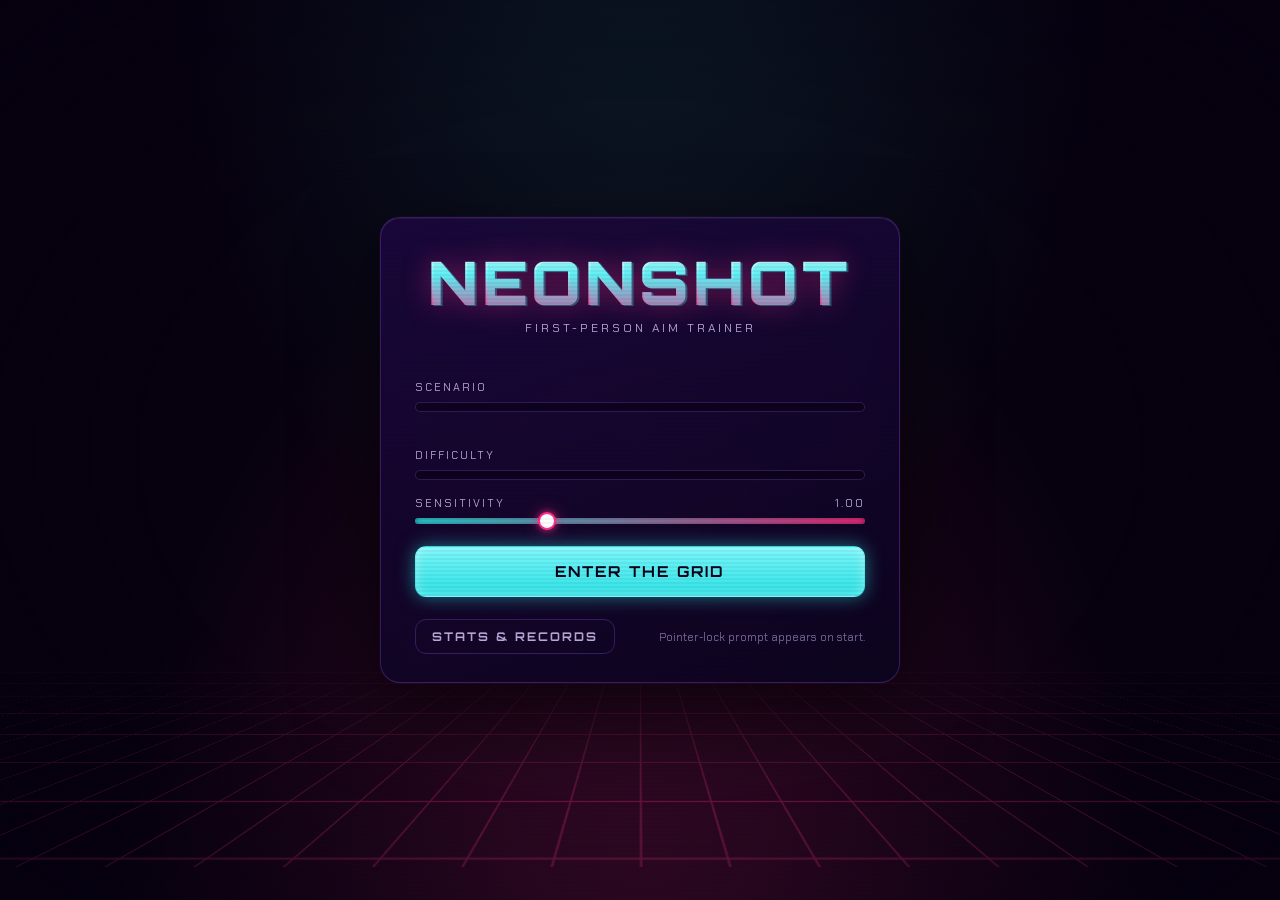
==== index.html @ 7e406b9a "Add Scapula anatomy quiz mode A landmark is named and five identical targets appear on a scapula pho" ====
<!DOCTYPE html>
<html lang="en">
<head>
  <meta charset="UTF-8" />
  <meta name="viewport" content="width=device-width, initial-scale=1.0, maximum-scale=1.0, user-scalable=no, viewport-fit=cover" />
  <title>NEONSHOT Anatomy</title>
  <meta name="description" content="A first-person, synthwave FPS aim trainer. Pointer-lock aiming, raycast shooting, persistent personal bests. Runs entirely in your browser." />

  <link rel="preconnect" href="https://fonts.googleapis.com" />
  <link rel="preconnect" href="https://fonts.gstatic.com" crossorigin />
  <link href="https://fonts.googleapis.com/css2?family=Orbitron:wght@500;700;900&family=Chakra+Petch:wght@400;500;600;700&display=swap" rel="stylesheet" />
  <link rel="stylesheet" href="style.css" />

  <!-- Three.js is vendored locally (no external CDN at runtime → fully
       self-contained and deployable anywhere). The import map lets app code
       use the clean `import * as THREE from 'three'` specifier. -->
  <script type="importmap">
  {
    "imports": {
      "three": "./vendor/three.module.min.js"
    }
  }
  </script>
</head>
<body>
  <canvas id="canvas"></canvas>

  <!-- CRT atmosphere -->
  <div id="scanlines" aria-hidden="true"></div>
  <div id="vignette" aria-hidden="true"></div>

  <!-- Fixed first-person crosshair -->
  <div id="crosshair" aria-hidden="true">
    <span class="ch-line ch-up"></span>
    <span class="ch-line ch-down"></span>
    <span class="ch-line ch-left"></span>
    <span class="ch-line ch-right"></span>
    <span class="ch-dot"></span>
  </div>

  <div id="hitmarker" aria-hidden="true"><span></span><span></span><span></span><span></span></div>
  <div id="miss-flash" aria-hidden="true"></div>
  <div id="combo-flash" aria-hidden="true"></div>

  <!-- Anatomy scenarios: which landmark to shoot + shot feedback -->
  <div id="prompt" class="hide">
    <span class="prompt-label">Hit the</span>
    <span class="prompt-name" id="prompt-name"></span>
    <span class="prompt-ko" id="prompt-ko"></span>
    <div class="prompt-bar"><span id="prompt-bar-fill"></span></div>
    <span class="prompt-note" id="prompt-note"></span>
  </div>

  <!-- In-game HUD (bottom dock) -->
  <div id="hud" class="hide">
    <div class="stat"><span class="stat-label">Score</span><span class="stat-val" id="score-val">0</span></div>
    <div class="stat"><span class="stat-label">Accuracy</span><span class="stat-val" id="acc-val">—</span></div>
    <div class="stat"><span class="stat-label">Streak</span><span class="stat-val" id="streak-val">0</span></div>
    <div class="stat"><span class="stat-label">Avg ms</span><span class="stat-val" id="react-val">—</span></div>
    <div class="stat stat--time"><span class="stat-label">Time</span><span class="stat-val" id="timer-val">30</span></div>
  </div>

  <div id="pause-hint" class="hide">Click to resume — move to aim · click to fire · <kbd>Esc</kbd> to pause</div>

  <!-- Touch controls (shown only on coarse-pointer devices during a round) -->
  <button id="fire-btn" class="hide" aria-label="Fire">FIRE</button>
  <button id="quit-btn" class="hide" aria-label="Quit round">EXIT</button>

  <!-- Main menu / results overlay -->
  <div id="overlay">
    <div class="panel">
      <header class="brand">
        <h1 class="logo" data-text="NEONSHOT">NEONSHOT</h1>
        <p class="tagline" id="overlay-sub">First-person aim trainer</p>
      </header>

      <div id="results-area"></div>

      <div class="config">
        <div class="field">
          <label class="field-label">Scenario</label>
          <div class="seg" id="scenario"></div>
          <p class="field-hint" id="scenario-blurb"></p>
        </div>

        <div class="field">
          <label class="field-label">Difficulty</label>
          <div class="seg" id="difficulty"></div>
        </div>

        <div class="field">
          <label class="field-label">Sensitivity <span class="mono" id="sens-readout">1.00</span></label>
          <input id="sens-slider" type="range" min="0.2" max="3" step="0.05" value="1" />
        </div>

        <div id="best-badge" class="best-badge hide">
          <span class="best-badge-label">Personal best</span>
          <span class="best-badge-val" id="best-score">—</span>
        </div>
      </div>

      <button id="start-btn" class="btn btn--primary">Enter the Grid</button>

      <div class="footer-row">
        <button id="stats-btn" class="btn btn--ghost">Stats &amp; Records</button>
        <span class="hint">Pointer-lock prompt appears on start.</span>
      </div>
    </div>
  </div>

  <!-- Stats modal -->
  <div id="stats-modal" class="modal hide">
    <div class="modal-card">
      <header class="modal-head">
        <h2>Stats &amp; Records</h2>
        <button id="stats-close" class="icon-btn" aria-label="Close">✕</button>
      </header>
      <div id="stats-body"></div>
      <footer class="modal-foot">
        <button id="stats-reset" class="btn btn--ghost btn--danger">Reset all data</button>
      </footer>
    </div>
  </div>

  <script type="module" src="src/main.js"></script>
</body>
</html>
---- style.css ----
/* ============================================================================
 * NEONSHOT — synthwave design system
 * Tokens first, then components. The whole UI is built from a small set of
 * CSS custom properties so the neon language stays consistent.
 * ========================================================================== */

:root {
  /* Palette */
  --bg-0: #07010f;
  --bg-1: #11042a;
  --bg-2: #1d0742;
  --ink:  #f4ecff;
  --ink-dim: #b9a7d8;
  --ink-faint: #7c6a9c;

  --pink: #ff2e88;
  --pink-soft: #ff5fae;
  --cyan: #2de2e6;
  --cyan-soft: #7af7fb;
  --violet: #9b5cff;
  --gold: #fde74c;

  /* Effects */
  --glow-pink: 0 0 6px rgba(255, 46, 136, .8), 0 0 18px rgba(255, 46, 136, .45);
  --glow-cyan: 0 0 6px rgba(45, 226, 230, .8), 0 0 18px rgba(45, 226, 230, .4);
  --line: rgba(149, 92, 255, .28);
  --radius: 14px;

  /* Type */
  --font-display: 'Orbitron', sans-serif;
  --font-ui: 'Chakra Petch', 'Segoe UI', sans-serif;
}

* { margin: 0; padding: 0; box-sizing: border-box; }

html, body { height: 100%; }

body {
  background: var(--bg-0);
  color: var(--ink);
  font-family: var(--font-ui);
  overflow: hidden;
  user-select: none;
  -webkit-font-smoothing: antialiased;
}

#canvas { display: block; cursor: crosshair; touch-action: none; }

/* Kill mobile scroll / pull-to-refresh / double-tap zoom on the play surface */
body.touch { touch-action: none; overscroll-behavior: none; }

.hide { display: none !important; }
.mono { font-variant-numeric: tabular-nums; }

/* ── CRT atmosphere ────────────────────────────────────────────────────────── */
#scanlines {
  position: fixed; inset: 0; pointer-events: none; z-index: 50; opacity: .35;
  background: repeating-linear-gradient(
    to bottom, rgba(0,0,0,0) 0, rgba(0,0,0,0) 2px, rgba(0,0,0,.25) 3px, rgba(0,0,0,0) 4px);
  mix-blend-mode: multiply;
}
#vignette {
  position: fixed; inset: 0; pointer-events: none; z-index: 49;
  background: radial-gradient(ellipse at center, transparent 55%, rgba(5,0,15,.55) 100%);
}

/* ── Crosshair ─────────────────────────────────────────────────────────────── */
#crosshair {
  position: absolute; top: 50%; left: 50%; transform: translate(-50%, -50%);
  width: 26px; height: 26px; pointer-events: none; z-index: 30;
}
.ch-line { position: absolute; background: var(--cyan); box-shadow: var(--glow-cyan); }
.ch-up, .ch-down    { left: 50%; width: 2px; height: 8px; transform: translateX(-50%); }
.ch-left, .ch-right { top: 50%; height: 2px; width: 8px; transform: translateY(-50%); }
.ch-up { top: 0; } .ch-down { bottom: 0; } .ch-left { left: 0; } .ch-right { right: 0; }
.ch-dot {
  position: absolute; top: 50%; left: 50%; width: 3px; height: 3px;
  background: var(--pink); border-radius: 50%; transform: translate(-50%, -50%);
  box-shadow: var(--glow-pink);
}

/* ── Hitmarker / miss / combo ──────────────────────────────────────────────── */
#hitmarker {
  position: absolute; top: 50%; left: 50%; width: 24px; height: 24px;
  transform: translate(-50%, -50%) scale(1.4); pointer-events: none; opacity: 0;
  transition: opacity .09s, transform .09s; z-index: 31;
}
#hitmarker span {
  position: absolute; top: 50%; left: 50%; width: 9px; height: 2px;
  background: var(--cyan-soft); box-shadow: var(--glow-cyan);
}
#hitmarker span:nth-child(1) { transform: translate(-130%,-130%) rotate(45deg); }
#hitmarker span:nth-child(2) { transform: translate(30%,-130%) rotate(-45deg); }
#hitmarker span:nth-child(3) { transform: translate(-130%,30%) rotate(-45deg); }
#hitmarker span:nth-child(4) { transform: translate(30%,30%) rotate(45deg); }

#miss-flash {
  position: absolute; inset: 0; pointer-events: none; opacity: 0; z-index: 28;
  background: radial-gradient(ellipse at center, transparent 40%, rgba(255,46,90,.18) 100%);
  transition: opacity .12s;
}
#combo-flash {
  position: absolute; top: 12%; left: 50%; transform: translateX(-50%);
  font-family: var(--font-display); font-size: 20px; font-weight: 700; letter-spacing: 2px;
  color: var(--gold); text-shadow: 0 0 10px rgba(253,231,76,.7);
  pointer-events: none; opacity: 0; transition: opacity .2s; z-index: 29;
}

/* ── HUD ───────────────────────────────────────────────────────────────────── */
#hud {
  position: absolute; bottom: 26px; left: 50%; transform: translateX(-50%);
  display: flex; align-items: stretch; gap: 2px; padding: 10px 8px; z-index: 25;
  background: linear-gradient(180deg, rgba(29,7,66,.66), rgba(11,4,30,.72));
  border: 1px solid var(--line); border-radius: var(--radius);
  box-shadow: 0 10px 40px rgba(0,0,0,.5), inset 0 0 24px rgba(155,92,255,.12),
              0 0 0 1px rgba(255,46,136,.08);
  backdrop-filter: blur(10px); -webkit-backdrop-filter: blur(10px);
}
.stat {
  display: flex; flex-direction: column; align-items: center; justify-content: center;
  gap: 4px; min-width: 84px; padding: 4px 16px; position: relative;
}
.stat:not(:last-child)::after {
  content: ''; position: absolute; right: 0; top: 50%; transform: translateY(-50%);
  width: 1px; height: 58%;
  background: linear-gradient(transparent, var(--line), transparent);
}
.stat-label {
  font-size: 9px; letter-spacing: 2px; text-transform: uppercase; color: var(--ink-faint);
}
.stat-val {
  font-family: var(--font-display); font-size: 24px; font-weight: 700; line-height: 1;
  color: var(--ink); font-variant-numeric: tabular-nums;
  text-shadow: 0 0 12px rgba(122,247,251,.3);
}
#score-val { color: var(--cyan-soft); text-shadow: var(--glow-cyan); }
.stat--time .stat-val { color: var(--pink-soft); text-shadow: var(--glow-pink); }

#pause-hint {
  position: absolute; top: 56%; left: 50%; transform: translateX(-50%);
  padding: 10px 18px; font-size: 14px; color: var(--ink); z-index: 26;
  background: rgba(11,4,30,.8); border: 1px solid var(--pink); border-radius: 10px;
  box-shadow: var(--glow-pink); pointer-events: none;
}
#pause-hint kbd {
  font-family: var(--font-ui); background: rgba(255,255,255,.1);
  border: 1px solid var(--line); border-radius: 4px; padding: 1px 6px; font-size: 12px;
}

/* ── Overlay (menu) ────────────────────────────────────────────────────────── */
#overlay {
  position: absolute; inset: 0; z-index: 40; display: flex;
  align-items: center; justify-content: center; padding: 24px;
  background:
    radial-gradient(ellipse at 50% 120%, rgba(255,46,136,.22), transparent 60%),
    radial-gradient(ellipse at 50% -20%, rgba(45,226,230,.12), transparent 55%),
    linear-gradient(180deg, rgba(7,1,15,.86), rgba(7,1,15,.94));
}
/* animated horizon grid behind the panel */
#overlay::before {
  content: ''; position: absolute; left: 50%; bottom: 0; width: 200%; height: 45%;
  transform: translateX(-50%) perspective(340px) rotateX(68deg);
  background-image:
    linear-gradient(var(--pink) 1px, transparent 1px),
    linear-gradient(90deg, var(--pink) 1px, transparent 1px);
  background-size: 40px 40px; opacity: .3;
  -webkit-mask-image: linear-gradient(to top, #000 5%, transparent 80%);
          mask-image: linear-gradient(to top, #000 5%, transparent 80%);
  animation: grid-scroll 4s linear infinite; pointer-events: none;
}
@keyframes grid-scroll { from { background-position-y: 0; } to { background-position-y: 40px; } }

.panel {
  position: relative; z-index: 1; width: min(520px, 100%);
  display: flex; flex-direction: column; align-items: stretch; gap: 22px;
  padding: 34px 34px 28px;
  background: linear-gradient(160deg, rgba(29,7,66,.82), rgba(11,4,30,.92));
  border: 1px solid var(--line); border-radius: 20px;
  box-shadow: 0 30px 80px rgba(0,0,0,.6), inset 0 1px 0 rgba(255,255,255,.06),
              0 0 0 1px rgba(255,46,136,.06);
  backdrop-filter: blur(14px); -webkit-backdrop-filter: blur(14px);
}

.brand { text-align: center; }
.logo {
  font-family: var(--font-display); font-weight: 900; font-size: clamp(38px, 7vw, 60px);
  letter-spacing: 4px; line-height: 1; position: relative;
  background: linear-gradient(180deg, #fff 0%, var(--cyan-soft) 38%, var(--pink) 100%);
  -webkit-background-clip: text; background-clip: text; -webkit-text-fill-color: transparent;
  filter: drop-shadow(0 0 14px rgba(255,46,136,.45));
}
/* chromatic-aberration ghost */
.logo::after {
  content: attr(data-text); position: absolute; inset: 0; z-index: -1;
  -webkit-text-fill-color: var(--cyan); color: var(--cyan);
  opacity: .35; transform: translate(2px, 1px); filter: blur(.4px);
}
.tagline {
  margin-top: 8px; font-size: 12px; letter-spacing: 3px; text-transform: uppercase;
  color: var(--ink-dim);
}

/* ── Config fields ─────────────────────────────────────────────────────────── */
.config { display: flex; flex-direction: column; gap: 16px; }
.field { display: flex; flex-direction: column; gap: 8px; }
.field-label {
  font-size: 11px; letter-spacing: 2px; text-transform: uppercase; color: var(--ink-dim);
  display: flex; justify-content: space-between; align-items: baseline;
}
.field-hint { font-size: 12px; color: var(--ink-faint); min-height: 1em; }

/* segmented control */
.seg {
  display: grid; grid-auto-flow: column; grid-auto-columns: 1fr; gap: 4px;
  padding: 4px; border: 1px solid var(--line); border-radius: 10px;
  background: rgba(7,1,15,.5);
}
.seg button {
  font-family: var(--font-ui); font-size: 13px; font-weight: 600; letter-spacing: 1px;
  padding: 9px 8px; border: 0; border-radius: 7px; cursor: pointer;
  background: transparent; color: var(--ink-dim); transition: all .18s ease;
}
.seg button:hover { color: var(--ink); background: rgba(155,92,255,.12); }
.seg button.active {
  color: #fff; background: linear-gradient(180deg, rgba(255,46,136,.9), rgba(155,92,255,.85));
  box-shadow: var(--glow-pink); text-shadow: 0 0 6px rgba(0,0,0,.4);
}

/* range slider */
input[type="range"] {
  -webkit-appearance: none; appearance: none; height: 6px; border-radius: 999px;
  background: linear-gradient(90deg, var(--cyan), var(--pink)); cursor: pointer;
  box-shadow: inset 0 0 6px rgba(0,0,0,.5);
}
input[type="range"]::-webkit-slider-thumb {
  -webkit-appearance: none; width: 18px; height: 18px; border-radius: 50%;
  background: #fff; border: 2px solid var(--pink); box-shadow: var(--glow-pink); cursor: pointer;
}
input[type="range"]::-moz-range-thumb {
  width: 18px; height: 18px; border-radius: 50%; background: #fff;
  border: 2px solid var(--pink); box-shadow: var(--glow-pink); cursor: pointer;
}

.best-badge {
  display: flex; align-items: center; justify-content: space-between;
  padding: 10px 14px; border: 1px dashed rgba(45,226,230,.4); border-radius: 10px;
  background: rgba(45,226,230,.06);
}
.best-badge-label { font-size: 11px; letter-spacing: 2px; text-transform: uppercase; color: var(--cyan); }
.best-badge-val { font-family: var(--font-display); font-weight: 700; font-size: 18px; color: var(--cyan-soft); text-shadow: var(--glow-cyan); }

/* ── Buttons ───────────────────────────────────────────────────────────────── */
.btn {
  font-family: var(--font-display); font-weight: 700; letter-spacing: 2px; text-transform: uppercase;
  cursor: pointer; border-radius: 11px; transition: transform .12s ease, box-shadow .2s ease, background .2s;
  border: 1px solid transparent;
}
.btn:active { transform: translateY(1px); }
.btn--primary {
  padding: 15px; font-size: 15px; color: #0a0118;
  background: linear-gradient(180deg, var(--cyan-soft), var(--cyan));
  box-shadow: 0 0 18px rgba(45,226,230,.5), inset 0 0 12px rgba(255,255,255,.4);
}
.btn--primary:hover { box-shadow: 0 0 28px rgba(45,226,230,.8), inset 0 0 12px rgba(255,255,255,.6); }
.btn--ghost {
  padding: 9px 16px; font-size: 12px; color: var(--ink-dim);
  background: transparent; border-color: var(--line);
}
.btn--ghost:hover { color: var(--ink); border-color: var(--pink); box-shadow: var(--glow-pink); }
.btn--danger:hover { color: #fff; border-color: var(--pink); }

.footer-row { display: flex; align-items: center; justify-content: space-between; gap: 12px; }
.hint { font-size: 11px; color: var(--ink-faint); }

/* ── Results ───────────────────────────────────────────────────────────────── */
.results { display: flex; flex-direction: column; gap: 14px; }
.results-grid { display: grid; grid-template-columns: repeat(4, 1fr); gap: 10px; }
.res {
  text-align: center; padding: 14px 6px; border-radius: 12px;
  border: 1px solid var(--line); background: rgba(7,1,15,.45); position: relative;
}
.res.record { border-color: var(--gold); box-shadow: 0 0 16px rgba(253,231,76,.35); }
.res span { display: block; font-size: 10px; letter-spacing: 1.5px; text-transform: uppercase; color: var(--ink-faint); margin-bottom: 6px; }
.res strong { font-family: var(--font-display); font-size: 26px; font-weight: 700; color: #fff; }
.res .pb { position: absolute; top: -8px; right: -6px; font-size: 9px; letter-spacing: 1px;
  background: var(--gold); color: #1a0530; padding: 2px 6px; border-radius: 999px; font-weight: 700; }
.results-title {
  text-align: center; font-family: var(--font-display); letter-spacing: 3px; text-transform: uppercase;
  color: var(--pink-soft); text-shadow: var(--glow-pink); font-size: 14px;
}

/* ── Modal ─────────────────────────────────────────────────────────────────── */
.modal {
  position: absolute; inset: 0; z-index: 60; display: flex; align-items: center; justify-content: center;
  padding: 24px; background: rgba(5,0,15,.7); backdrop-filter: blur(4px);
}
.modal-card {
  width: min(640px, 100%); max-height: 85vh; overflow: auto;
  background: linear-gradient(160deg, rgba(29,7,66,.92), rgba(11,4,30,.96));
  border: 1px solid var(--line); border-radius: 18px; box-shadow: 0 30px 80px rgba(0,0,0,.7);
}
.modal-head, .modal-foot {
  display: flex; align-items: center; justify-content: space-between;
  padding: 18px 22px; border-bottom: 1px solid var(--line);
}
.modal-foot { border-bottom: 0; border-top: 1px solid var(--line); }
.modal-head h2 { font-family: var(--font-display); font-size: 18px; letter-spacing: 2px; color: var(--cyan-soft); }
.icon-btn { background: transparent; border: 0; color: var(--ink-dim); font-size: 18px; cursor: pointer; }
.icon-btn:hover { color: var(--pink); }
#stats-body { padding: 18px 22px; display: flex; flex-direction: column; gap: 20px; }

.stat-group h3 {
  font-family: var(--font-ui); font-size: 12px; letter-spacing: 2px; text-transform: uppercase;
  color: var(--ink-dim); margin-bottom: 10px;
}
.rec-table { width: 100%; border-collapse: collapse; font-size: 13px; }
.rec-table th, .rec-table td { text-align: left; padding: 8px 10px; border-bottom: 1px solid rgba(149,92,255,.14); }
.rec-table th { font-size: 10px; letter-spacing: 1.5px; text-transform: uppercase; color: var(--ink-faint); font-weight: 600; }
.rec-table td { color: var(--ink); font-variant-numeric: tabular-nums; }
.rec-table td.k { color: var(--ink-dim); }
.rec-table .num { color: var(--cyan-soft); font-family: var(--font-display); }
.empty-note { font-size: 13px; color: var(--ink-faint); text-align: center; padding: 12px; }

/* ── Touch controls ────────────────────────────────────────────────────────── */
#fire-btn, #quit-btn {
  position: absolute; z-index: 27; -webkit-tap-highlight-color: transparent;
  font-family: var(--font-display); font-weight: 700; letter-spacing: 2px;
  border-radius: 50%; cursor: pointer; user-select: none; touch-action: none;
}
#fire-btn {
  right: max(24px, env(safe-area-inset-right)); bottom: 96px;
  width: 96px; height: 96px; font-size: 16px; color: #1a0010;
  background: radial-gradient(circle at 50% 38%, var(--pink-soft), var(--pink));
  border: 2px solid rgba(255,255,255,.5);
  box-shadow: 0 0 22px rgba(255,46,136,.7), inset 0 0 18px rgba(255,255,255,.3);
}
#fire-btn:active { transform: scale(.93); box-shadow: 0 0 34px rgba(255,46,136,.95); }
#quit-btn {
  left: max(20px, env(safe-area-inset-left)); top: max(20px, env(safe-area-inset-top));
  width: 54px; height: 54px; font-size: 11px; color: var(--ink-dim);
  background: rgba(11,4,30,.6); border: 1px solid var(--line);
  backdrop-filter: blur(6px); -webkit-backdrop-filter: blur(6px);
}
#quit-btn:active { color: var(--pink); border-color: var(--pink); }

/* ── Responsive ────────────────────────────────────────────────────────────── */
@media (max-width: 540px) {
  .results-grid { grid-template-columns: repeat(2, 1fr); }
  .panel { padding: 26px 20px; gap: 16px; }
  #hud { bottom: 14px; gap: 0; padding: 8px 4px; }
  #hud .stat { min-width: 56px; padding: 4px 8px; }
  .stat-val { font-size: 18px; }
  .stat-label { font-size: 8px; letter-spacing: 1px; }
  .logo { font-size: clamp(34px, 11vw, 50px); }
}

/* Short / landscape phones: let the menu scroll and tighten the layout. */
@media (max-height: 560px) {
  #overlay { align-items: flex-start; overflow-y: auto; }
  .panel { margin: auto; }
  #fire-btn { width: 82px; height: 82px; bottom: 18px; }
}

/* ── Anatomy prompt ───────────────────────────────────────────────────────── */
#prompt {
  position: fixed; top: 18px; left: 50%; transform: translateX(-50%);
  z-index: 20; pointer-events: none;
  display: flex; flex-direction: column; align-items: center; gap: 2px;
  min-width: 300px; padding: 10px 26px 12px;
  background: rgba(17, 4, 42, .82); border: 1px solid var(--cyan);
  border-radius: var(--radius); box-shadow: var(--glow-cyan);
  font-family: var(--font-ui); text-align: center;
}
#prompt.hide { display: none; }
.prompt-label {
  font-size: 11px; letter-spacing: .25em; text-transform: uppercase; color: var(--ink-dim);
}
.prompt-name {
  font-family: var(--font-display); font-weight: 700; font-size: 28px;
  color: var(--cyan-soft); text-shadow: var(--glow-cyan);
}
.prompt-ko { font-size: 15px; color: var(--ink); }
.prompt-bar {
  width: 100%; height: 4px; margin-top: 6px; border-radius: 2px;
  background: rgba(255, 255, 255, .12); overflow: hidden;
}
.prompt-bar span {
  display: block; height: 100%; background: var(--pink);
  transform-origin: left center;
}
.prompt-note {
  min-height: 18px; margin-top: 4px; font-size: 14px; font-weight: 600;
  opacity: 0; transition: opacity .15s;
}
.prompt-note.show { opacity: 1; }
.prompt-note.good { color: #39ff88; }
.prompt-note.bad  { color: #ff3d6e; }

@media (max-width: 600px) {
  #prompt { min-width: 0; width: calc(100% - 32px); top: 10px; padding: 8px 14px 10px; }
  .prompt-name { font-size: 20px; }
}

/* Anatomy scenarios aim with the free cursor; the neon crosshair replaces it. */
body.cursor-aim #canvas { cursor: none; }
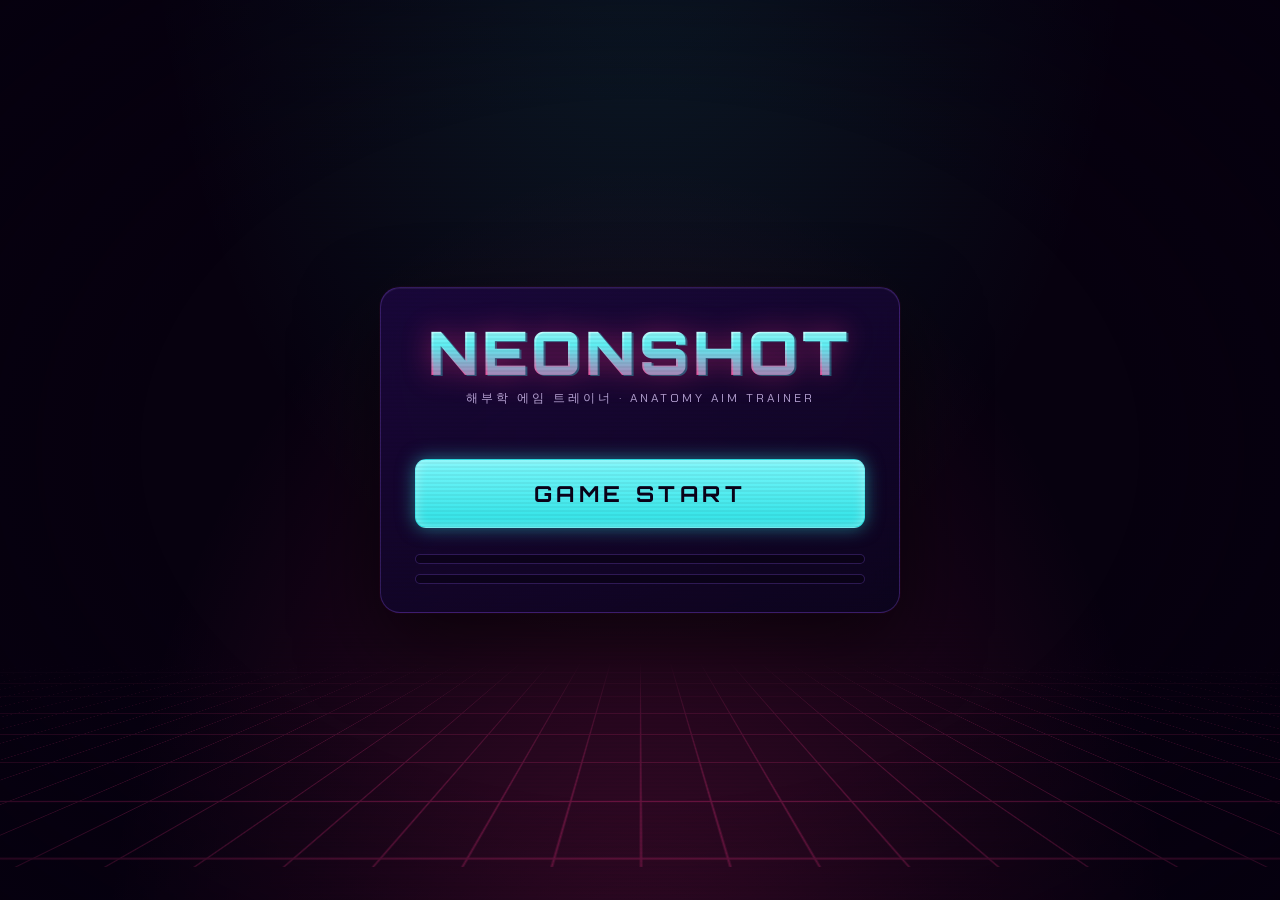
==== commit d363737b: "Add 3D bone stages, split-screen 2P, KMA terms and sound - 3D Bones mode: scapula, humerus, hand, pe" ====
--- a/index.html
+++ b/index.html
@@ -66,29 +66,81 @@
   <button id="fire-btn" class="hide" aria-label="Fire">FIRE</button>
   <button id="quit-btn" class="hide" aria-label="Quit round">EXIT</button>
 
+  <!-- 3D bone race (bone3d.js): question bar on top, one view per player below -->
+  <div id="arena" class="hide">
+    <header class="arena-top">
+      <div class="ap" id="arena-p1">
+        <span class="ap-tag">P1</span><span class="ap-score">0</span><span class="ap-sub"></span>
+      </div>
+      <div class="arena-q">
+        <span class="arena-label">Hit the</span>
+        <span id="arena-name"></span>
+        <span id="arena-ko"></span>
+        <div class="arena-bar"><span id="arena-bar-fill"></span></div>
+        <span id="arena-note" class="arena-note"></span>
+      </div>
+      <div class="ap ap--right" id="arena-p2">
+        <span class="ap-tag">P2</span><span class="ap-score">0</span><span class="ap-sub"></span>
+      </div>
+      <div class="arena-time"><span>Stage</span><strong id="arena-time">1/5</strong></div>
+      <button id="arena-mute" class="arena-mute" aria-label="Sound on/off (M)" title="Sound on/off (M)">🔊</button>
+    </header>
+    <main class="arena-views">
+      <section class="view" id="view-1">
+        <span class="v-tag">P1 · Mouse</span>
+        <canvas></canvas>
+        <div class="v-cross" aria-hidden="true"><i></i><i></i><i></i><i></i><b></b></div>
+        <div class="v-note"></div>
+      </section>
+      <section class="view" id="view-2">
+        <span class="v-tag">P2 · Keyboard</span>
+        <canvas></canvas>
+        <div class="v-cross v-cross--p2" aria-hidden="true"><i></i><i></i><i></i><i></i><b></b></div>
+        <div class="v-note"></div>
+      </section>
+    </main>
+    <div id="arena-card" class="arena-card hide">
+      <span class="ac-kicker"></span>
+      <strong class="ac-title"></strong>
+      <span class="ac-sub"></span>
+    </div>
+    <footer class="arena-foot">
+      <span id="arena-help"></span>
+      <span class="arena-credit">3D model: BodyParts3D © 2008 DBCLS · CC BY-SA 2.1 JP</span>
+    </footer>
+  </div>
+
   <!-- Main menu / results overlay -->
   <div id="overlay">
     <div class="panel">
       <header class="brand">
         <h1 class="logo" data-text="NEONSHOT">NEONSHOT</h1>
-        <p class="tagline" id="overlay-sub">First-person aim trainer</p>
+        <p class="tagline" id="overlay-sub">해부학 에임 트레이너 · Anatomy aim trainer</p>
       </header>
 
       <div id="results-area"></div>
 
-      <div class="config">
-        <div class="field">
+      <!-- Simple start: one big button, then two small choices. The scenario,
+           sensitivity and stats controls stay in the DOM (ui.js wires them)
+           but are hidden; the game always runs the 3D bone stages. -->
+      <button id="start-btn" class="btn btn--primary btn--start">Game Start</button>
+
+      <div class="config config--compact">
+        <div class="field hide">
           <label class="field-label">Scenario</label>
           <div class="seg" id="scenario"></div>
           <p class="field-hint" id="scenario-blurb"></p>
         </div>
 
+        <div class="field" id="players-field">
+          <div class="seg" id="players"></div>
+        </div>
+
         <div class="field">
-          <label class="field-label">Difficulty</label>
           <div class="seg" id="difficulty"></div>
         </div>
 
-        <div class="field">
+        <div class="field hide">
           <label class="field-label">Sensitivity <span class="mono" id="sens-readout">1.00</span></label>
           <input id="sens-slider" type="range" min="0.2" max="3" step="0.05" value="1" />
         </div>
@@ -99,9 +151,7 @@
         </div>
       </div>
 
-      <button id="start-btn" class="btn btn--primary">Enter the Grid</button>
-
-      <div class="footer-row">
+      <div class="footer-row hide">
         <button id="stats-btn" class="btn btn--ghost">Stats &amp; Records</button>
         <span class="hint">Pointer-lock prompt appears on start.</span>
       </div>
--- a/style.css
+++ b/style.css
@@ -403,3 +403,137 @@
 
 /* Anatomy scenarios aim with the free cursor; the neon crosshair replaces it. */
 body.cursor-aim #canvas { cursor: none; }
+
+/* ── 3D bone race (arena) ─────────────────────────────────────────────────────
+ * Grid layout: question bar, then the player views, then help. The bar sits
+ * in its own row so the landmark name never covers the bone. */
+#arena {
+  position: fixed; inset: 0; z-index: 60;
+  display: grid; grid-template-rows: auto 1fr auto; gap: 12px;
+  padding: 14px 16px 10px;
+  background: radial-gradient(ellipse at 50% 30%, var(--bg-2), var(--bg-0) 70%);
+  font-family: var(--font-ui); color: var(--ink);
+}
+.arena-top {
+  display: grid; grid-template-columns: 1fr minmax(260px, 2fr) 1fr auto;
+  align-items: center; gap: 14px;
+}
+.ap { display: flex; flex-direction: column; gap: 2px; }
+.ap--right { align-items: flex-end; text-align: right; }
+.ap-tag { font-size: 11px; letter-spacing: .25em; color: var(--ink-dim); }
+.ap-score {
+  font-family: var(--font-display); font-weight: 700; font-size: 28px;
+  color: var(--cyan-soft); text-shadow: var(--glow-cyan);
+}
+#arena-p2 .ap-score { color: var(--pink-soft); text-shadow: var(--glow-pink); }
+.ap-sub { font-size: 12px; color: var(--ink-faint); }
+#arena:not(.two) .ap-tag { visibility: hidden; }
+
+.arena-q {
+  display: flex; flex-direction: column; align-items: center; gap: 2px;
+  padding: 10px 20px 10px; text-align: center;
+  background: rgba(17, 4, 42, .82); border: 1px solid var(--cyan);
+  border-radius: var(--radius); box-shadow: var(--glow-cyan);
+}
+.arena-label { font-size: 11px; letter-spacing: .25em; text-transform: uppercase; color: var(--ink-dim); }
+#arena-name {
+  font-family: var(--font-display); font-weight: 700; font-size: 26px;
+  color: var(--cyan-soft); text-shadow: var(--glow-cyan);
+}
+#arena-ko { font-size: 15px; }
+.arena-bar { width: 100%; height: 4px; margin-top: 6px; border-radius: 2px; background: rgba(255,255,255,.12); overflow: hidden; }
+.arena-bar span { display: block; height: 100%; background: var(--pink); transform-origin: left center; }
+.arena-note { min-height: 18px; margin-top: 4px; font-size: 14px; font-weight: 600; color: var(--gold); opacity: 0; transition: opacity .15s; }
+.arena-note.show { opacity: 1; }
+
+.arena-time { display: flex; flex-direction: column; align-items: center; padding: 0 6px; }
+.arena-time span { font-size: 11px; letter-spacing: .25em; text-transform: uppercase; color: var(--ink-dim); }
+.arena-time strong { font-family: var(--font-display); font-size: 26px; color: var(--gold); }
+
+.arena-views { display: grid; grid-template-columns: 1fr; gap: 12px; min-height: 0; }
+#arena.two .arena-views { grid-template-columns: 1fr 1fr; }
+.view {
+  position: relative; min-height: 0; overflow: hidden;
+  border: 1px solid var(--line); border-radius: var(--radius);
+  background: rgba(7, 1, 15, .55);
+}
+#view-2 { border-color: rgba(255, 46, 136, .35); }
+.view canvas { position: absolute; inset: 0; width: 100%; height: 100%; display: block; }
+#view-1 { cursor: none; }
+.v-tag {
+  position: absolute; top: 10px; left: 12px; z-index: 2;
+  font-size: 12px; letter-spacing: .12em; color: var(--ink-dim);
+}
+#arena:not(.two) .v-tag { display: none; }
+
+.v-cross {
+  position: absolute; z-index: 3; width: 26px; height: 26px; pointer-events: none;
+  transform: translate(-50%, -50%);
+}
+.v-cross i { position: absolute; background: var(--cyan); box-shadow: var(--glow-cyan); }
+.v-cross i:nth-child(1), .v-cross i:nth-child(2) { left: 50%; width: 2px; height: 8px; transform: translateX(-50%); }
+.v-cross i:nth-child(3), .v-cross i:nth-child(4) { top: 50%; height: 2px; width: 8px; transform: translateY(-50%); }
+.v-cross i:nth-child(1) { top: 0; } .v-cross i:nth-child(2) { bottom: 0; }
+.v-cross i:nth-child(3) { left: 0; } .v-cross i:nth-child(4) { right: 0; }
+.v-cross b {
+  position: absolute; top: 50%; left: 50%; width: 4px; height: 4px; border-radius: 50%;
+  background: var(--pink); transform: translate(-50%, -50%); box-shadow: var(--glow-pink);
+}
+.v-cross--p2 i { background: var(--pink); box-shadow: var(--glow-pink); }
+.v-cross--p2 b { background: var(--cyan); box-shadow: var(--glow-cyan); }
+
+.v-note {
+  position: absolute; left: 50%; bottom: 16px; transform: translateX(-50%); z-index: 2;
+  font-family: var(--font-display); font-size: 22px; font-weight: 700;
+  opacity: 0; transition: opacity .12s; pointer-events: none;
+}
+.v-note.show { opacity: 1; }
+.v-note.good { color: #39ff88; text-shadow: 0 0 10px rgba(57,255,136,.6); }
+.v-note.bad  { color: #ff3d6e; }
+
+.arena-foot {
+  display: flex; justify-content: space-between; gap: 16px; flex-wrap: wrap;
+  font-size: 12px; color: var(--ink-faint);
+}
+
+@media (max-width: 700px) {
+  .arena-top { grid-template-columns: 1fr auto; }
+  .arena-q { grid-column: 1 / -1; grid-row: 2; }
+  #arena-name { font-size: 20px; }
+  #arena.two .arena-views { grid-template-columns: 1fr; grid-template-rows: 1fr 1fr; }
+}
+
+/* Five scenarios: let the scenario picker wrap instead of squeezing. */
+#scenario { grid-auto-flow: row; grid-template-columns: repeat(auto-fit, minmax(96px, 1fr)); }
+
+/* Stage title / result card, centred over the views. */
+.arena-card {
+  position: absolute; left: 50%; top: 52%; transform: translate(-50%, -50%);
+  z-index: 5; min-width: 280px; padding: 22px 34px; text-align: center;
+  display: flex; flex-direction: column; gap: 6px; pointer-events: none;
+  background: rgba(17, 4, 42, .92); border: 1px solid var(--violet);
+  border-radius: var(--radius); box-shadow: 0 0 40px rgba(155, 92, 255, .45);
+}
+.ac-kicker { font-size: 12px; letter-spacing: .3em; text-transform: uppercase; color: var(--ink-dim); }
+.ac-title {
+  font-family: var(--font-display); font-size: 34px; font-weight: 900;
+  color: var(--cyan-soft); text-shadow: var(--glow-cyan);
+}
+.ac-sub { font-size: 16px; color: var(--ink); }
+.arena-card.good .ac-title { color: #39ff88; text-shadow: 0 0 14px rgba(57,255,136,.6); }
+.arena-card.bad .ac-title { color: #ff3d6e; text-shadow: 0 0 14px rgba(255,61,110,.5); }
+
+/* Simple start screen: a big Game Start button and two compact pickers. */
+.btn--start { font-size: 22px; padding: 20px; letter-spacing: .2em; margin: 8px 0 4px; }
+.config--compact { gap: 10px; }
+.config--compact .field { gap: 0; }
+
+.arena-top { grid-template-columns: 1fr minmax(260px, 2fr) 1fr auto auto; }
+.arena-mute {
+  width: 40px; height: 40px; border-radius: 50%; cursor: pointer; font-size: 18px;
+  background: rgba(17, 4, 42, .7); border: 1px solid var(--line); color: var(--ink);
+}
+.arena-mute:hover { border-color: var(--cyan); }
+@media (max-width: 700px) {
+  .arena-top { grid-template-columns: 1fr auto auto; }
+}
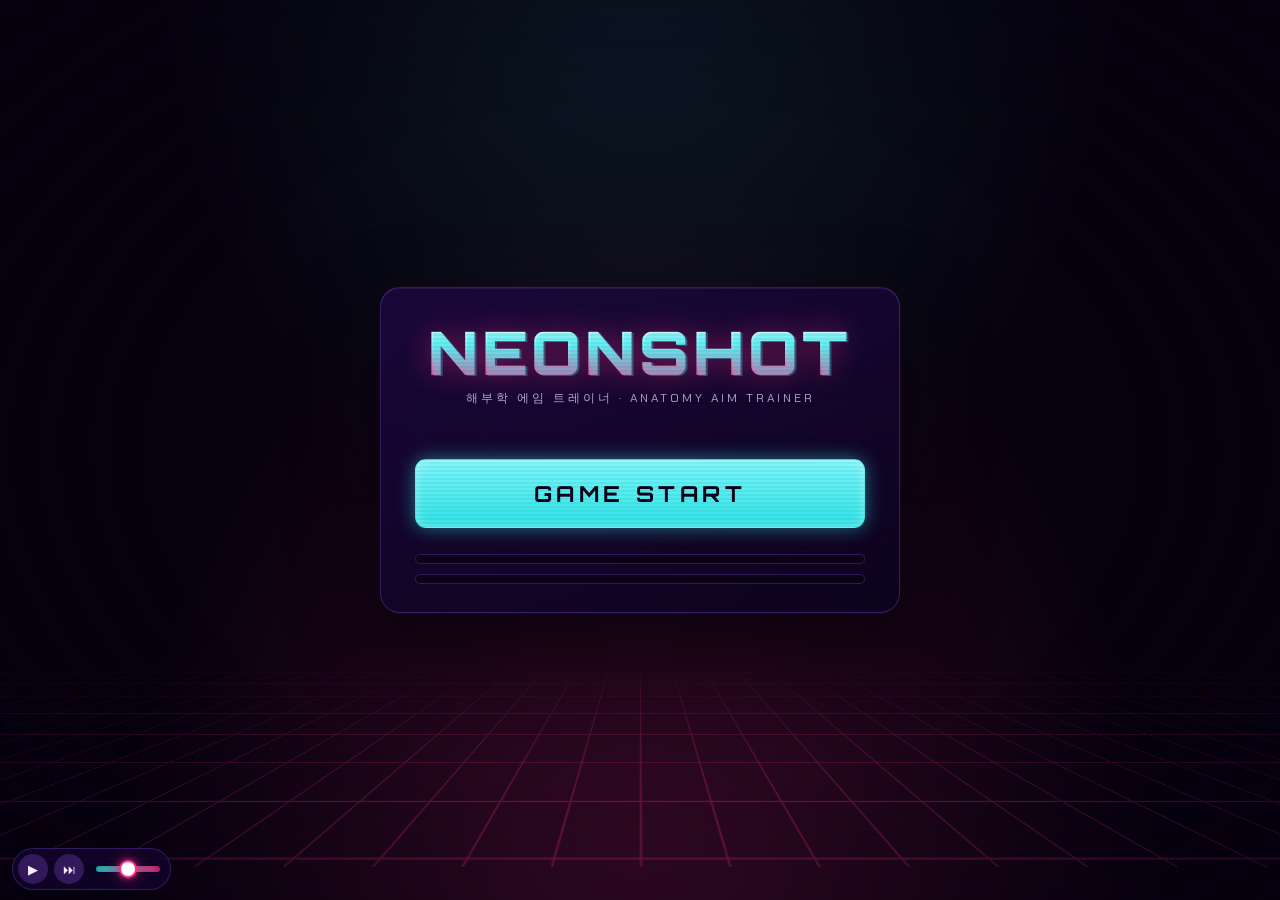
==== commit d079cc77: "Add background music player with an extendable playlist A small player pinned to the bottom-left cor" ====
--- a/index.html
+++ b/index.html
@@ -172,6 +172,15 @@
     </div>
   </div>
 
+  <!-- Background music (music.js), pinned to the bottom-left corner above
+       every screen; tracks are listed in src/playlist.js -->
+  <div id="bgm" class="bgm" role="group" aria-label="Background music">
+    <button id="bgm-play" class="bgm-btn" aria-label="Play music">▶</button>
+    <button id="bgm-next" class="bgm-btn" aria-label="Next track" title="Next track">⏭</button>
+    <span id="bgm-title" class="bgm-title"></span>
+    <input id="bgm-vol" class="bgm-vol" type="range" min="0" max="1" step="0.05" aria-label="Music volume" />
+  </div>
+
   <script type="module" src="src/main.js"></script>
 </body>
 </html>
--- a/style.css
+++ b/style.css
@@ -537,3 +537,29 @@
 @media (max-width: 700px) {
   .arena-top { grid-template-columns: 1fr auto auto; }
 }
+
+/* ── Background music widget (bottom-left corner, above every screen) ───── */
+.bgm {
+  position: fixed; left: 12px; bottom: 10px; z-index: 80;
+  display: flex; align-items: center; gap: 6px;
+  padding: 5px 10px 5px 5px; max-width: calc(100vw - 24px);
+  background: rgba(17, 4, 42, .85); border: 1px solid var(--line);
+  border-radius: 999px; font-family: var(--font-ui); font-size: 12px; color: var(--ink-dim);
+}
+.bgm.playing { border-color: var(--cyan); box-shadow: var(--glow-cyan); }
+.bgm-btn {
+  width: 30px; height: 30px; flex: none; border-radius: 50%; cursor: pointer;
+  border: 0; background: rgba(155, 92, 255, .25); color: var(--ink); font-size: 13px;
+}
+.bgm-btn:hover { background: rgba(45, 226, 230, .3); }
+.bgm-title { max-width: 150px; overflow: hidden; white-space: nowrap; text-overflow: ellipsis; }
+.bgm.playing .bgm-title { color: var(--cyan-soft); }
+.bgm-vol { width: 64px; accent-color: var(--cyan); }
+
+/* Keep the arena's help line clear of the widget. */
+.arena-foot { padding-left: 300px; }
+
+@media (max-width: 700px) {
+  .bgm-title, .bgm-vol { display: none; }
+  .arena-foot { padding-left: 84px; }
+}
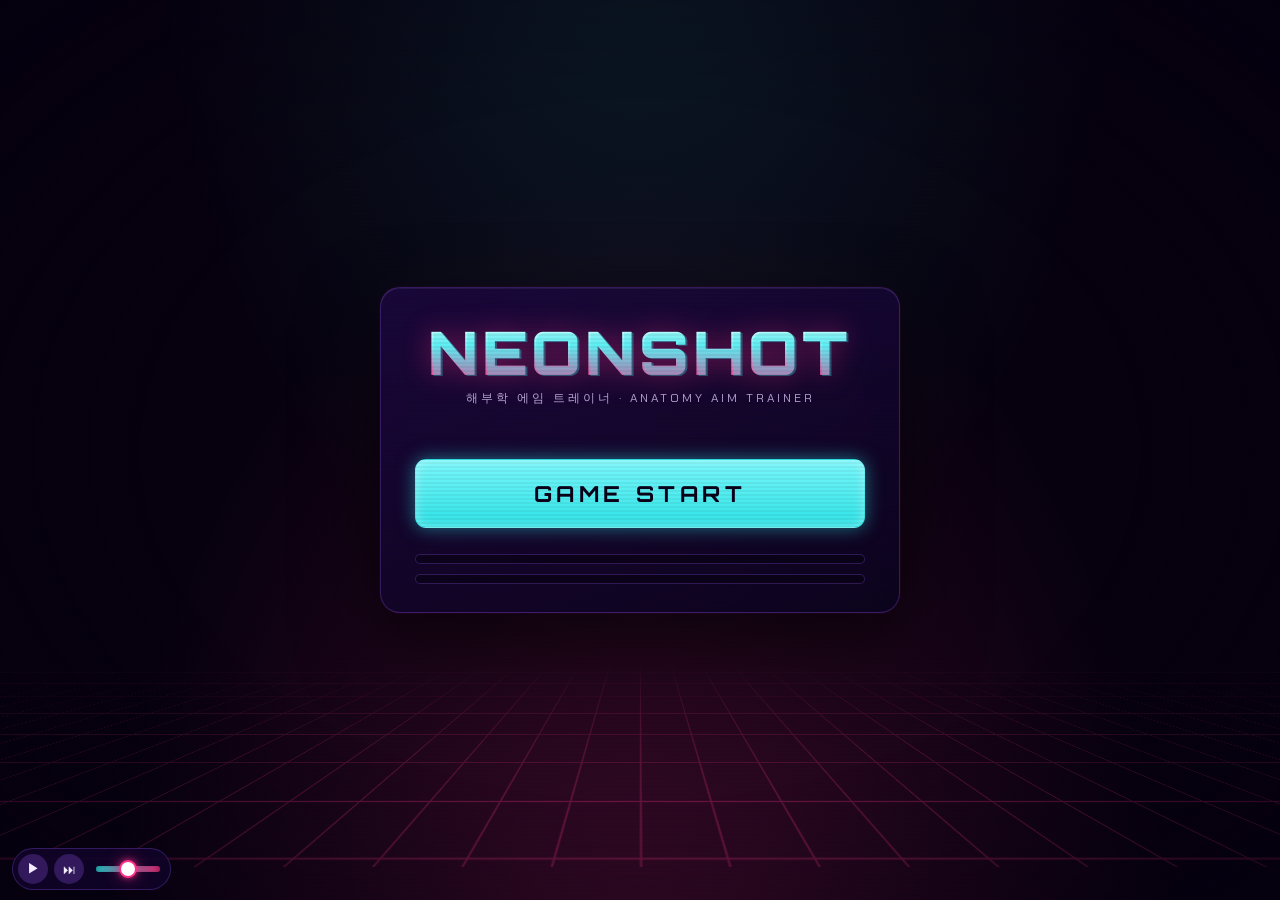
==== commit 5286f433: "Block browser auto-translate and freeze the time bar between questions Chrome machine-translated the" ====
--- a/index.html
+++ b/index.html
@@ -1,10 +1,13 @@
 <!DOCTYPE html>
-<html lang="en">
+<!-- translate="no": browser auto-translate mangles the English and Korean
+     anatomy terms (e.g. 가시아래오목 → "보여주세요오목"), so keep it off. -->
+<html lang="ko" translate="no">
 <head>
   <meta charset="UTF-8" />
+  <meta name="google" content="notranslate" />
   <meta name="viewport" content="width=device-width, initial-scale=1.0, maximum-scale=1.0, user-scalable=no, viewport-fit=cover" />
   <title>NEONSHOT Anatomy</title>
-  <meta name="description" content="A first-person, synthwave FPS aim trainer. Pointer-lock aiming, raycast shooting, persistent personal bests. Runs entirely in your browser." />
+  <meta name="description" content="3D 뼈 위의 과녁을 쏘아 해부학 랜드마크를 맞히는 에임 퀴즈 게임 · Anatomy aim trainer." />
 
   <link rel="preconnect" href="https://fonts.googleapis.com" />
   <link rel="preconnect" href="https://fonts.gstatic.com" crossorigin />
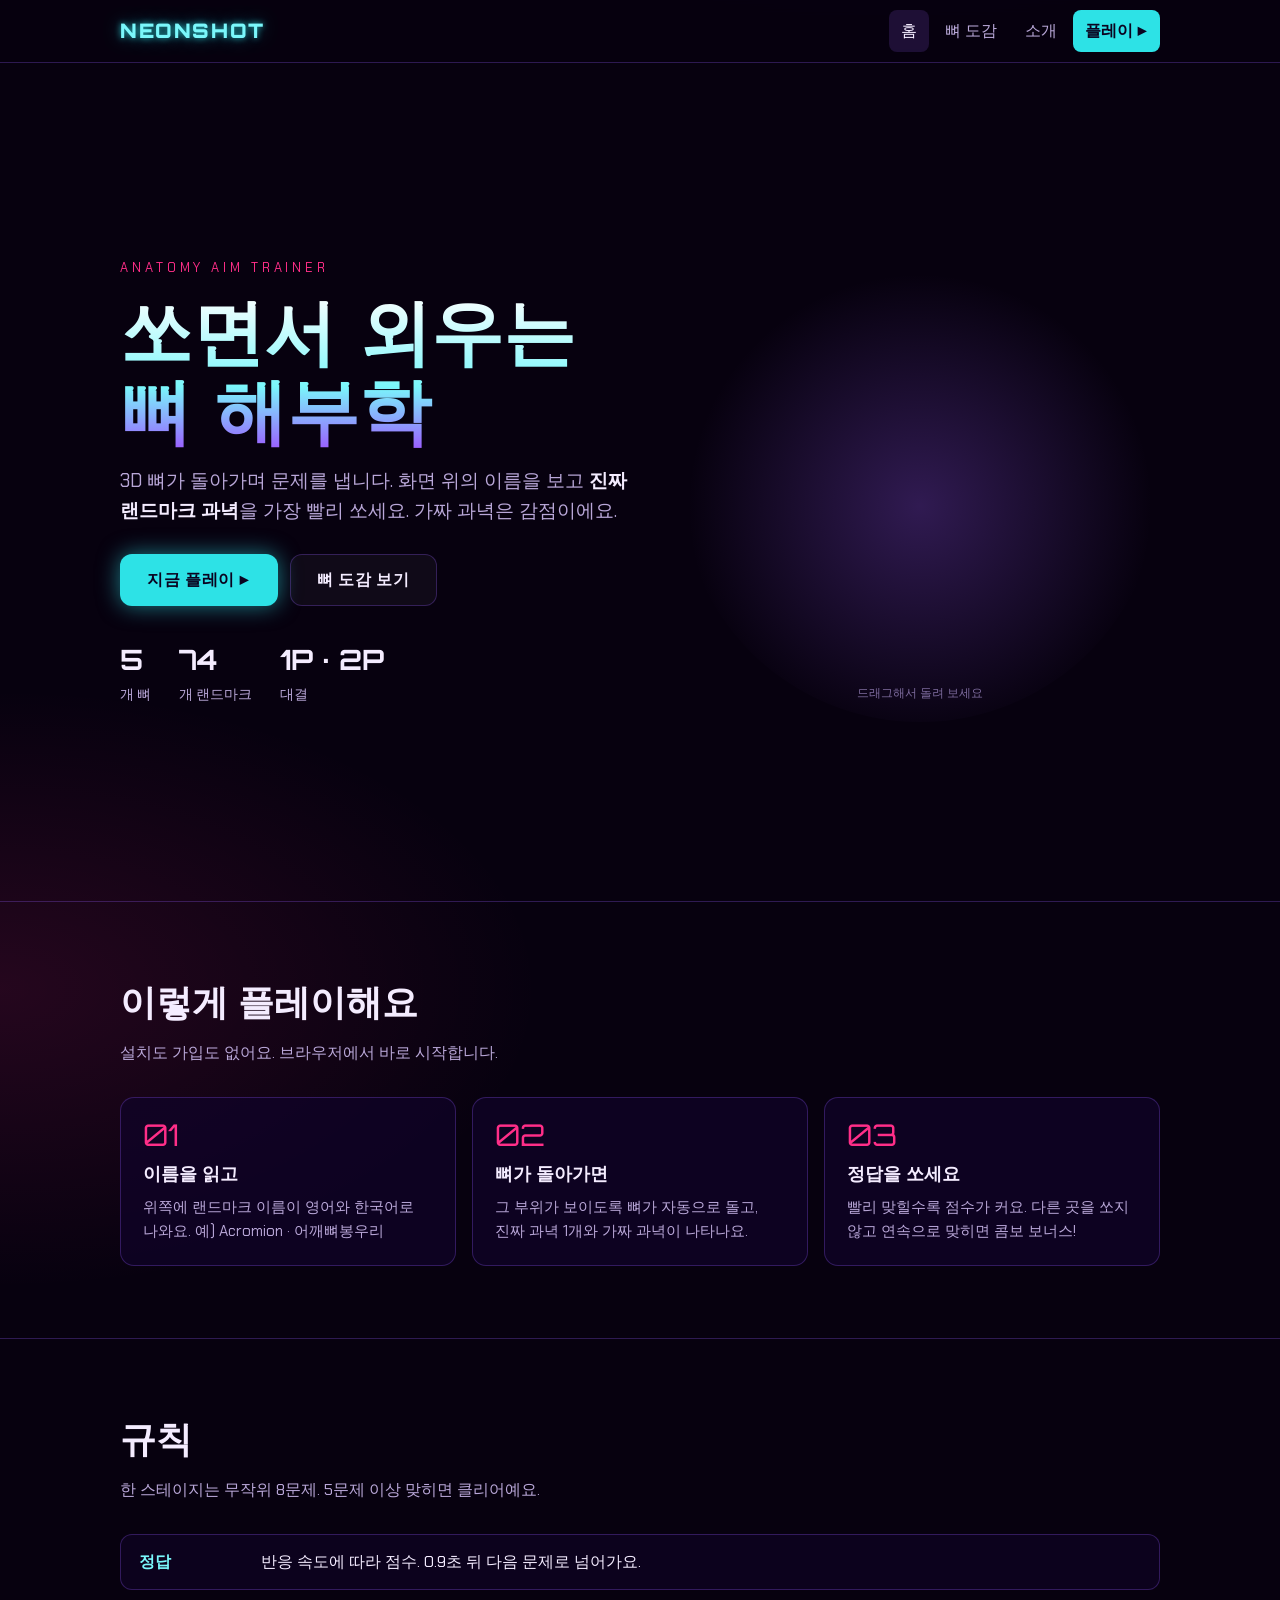
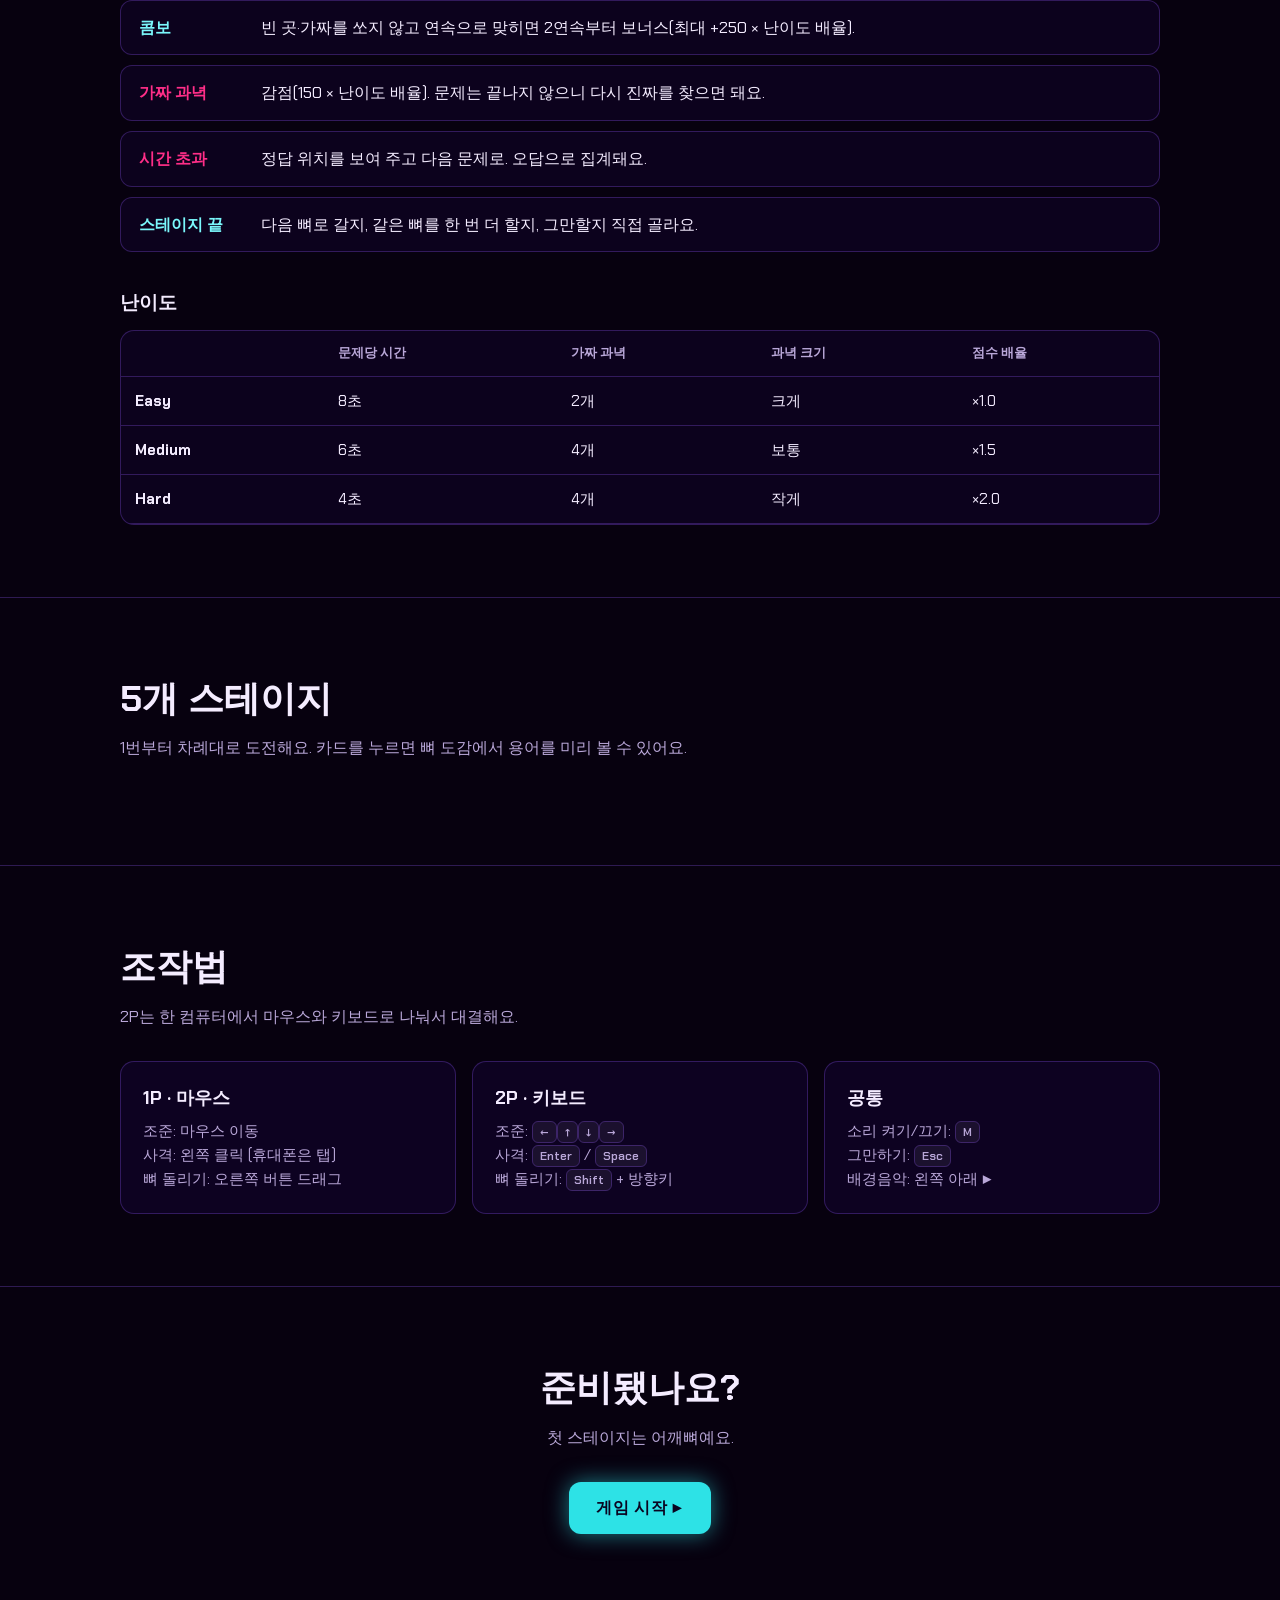
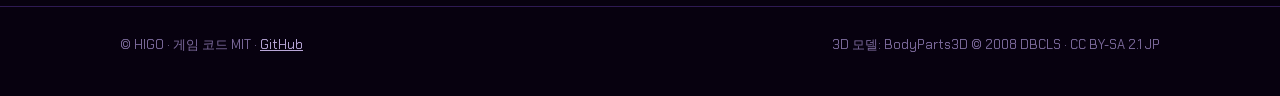
==== commit 73d4891f: "Turn the game into a small website The game moves to play.html; index.html is now a home page (intro" ====
--- a/index.html
+++ b/index.html
@@ -1,189 +1,128 @@
 <!DOCTYPE html>
-<!-- translate="no": browser auto-translate mangles the English and Korean
-     anatomy terms (e.g. 가시아래오목 → "보여주세요오목"), so keep it off. -->
+<!-- translate="no": browser auto-translate mangles the anatomy terms. -->
 <html lang="ko" translate="no">
 <head>
   <meta charset="UTF-8" />
   <meta name="google" content="notranslate" />
-  <meta name="viewport" content="width=device-width, initial-scale=1.0, maximum-scale=1.0, user-scalable=no, viewport-fit=cover" />
-  <title>NEONSHOT Anatomy</title>
-  <meta name="description" content="3D 뼈 위의 과녁을 쏘아 해부학 랜드마크를 맞히는 에임 퀴즈 게임 · Anatomy aim trainer." />
-
+  <meta name="viewport" content="width=device-width, initial-scale=1.0" />
+  <title>NEONSHOT Anatomy — 해부학 에임 트레이너</title>
+  <meta name="description" content="3D 뼈 위의 과녁을 쏘아 해부학 랜드마크를 익히는 무료 웹 게임. 어깨뼈·위팔뼈·손뼈·골반·엉치뼈, 대한의사협회 의학용어 6판." />
   <link rel="preconnect" href="https://fonts.googleapis.com" />
   <link rel="preconnect" href="https://fonts.gstatic.com" crossorigin />
-  <link href="https://fonts.googleapis.com/css2?family=Orbitron:wght@500;700;900&family=Chakra+Petch:wght@400;500;600;700&display=swap" rel="stylesheet" />
-  <link rel="stylesheet" href="style.css" />
-
-  <!-- Three.js is vendored locally (no external CDN at runtime → fully
-       self-contained and deployable anywhere). The import map lets app code
-       use the clean `import * as THREE from 'three'` specifier. -->
-  <script type="importmap">
-  {
-    "imports": {
-      "three": "./vendor/three.module.min.js"
-    }
-  }
-  </script>
+  <link href="https://fonts.googleapis.com/css2?family=Orbitron:wght@700;900&family=Chakra+Petch:wght@400;600;700&display=swap" rel="stylesheet" />
+  <link rel="stylesheet" href="site.css" />
+  <script type="importmap">{ "imports": { "three": "./vendor/three.module.min.js" } }</script>
 </head>
 <body>
-  <canvas id="canvas"></canvas>
+  <header class="site-head">
+    <div class="wrap">
+      <a class="logo" href="./">NEONSHOT</a>
+      <nav class="nav" aria-label="사이트">
+        <a href="./" aria-current="page">홈</a>
+        <a href="bones.html">뼈 도감</a>
+        <a href="about.html">소개</a>
+        <a class="nav-play" href="play.html">플레이 ▶</a>
+      </nav>
+    </div>
+  </header>
 
-  <!-- CRT atmosphere -->
-  <div id="scanlines" aria-hidden="true"></div>
-  <div id="vignette" aria-hidden="true"></div>
-
-  <!-- Fixed first-person crosshair -->
-  <div id="crosshair" aria-hidden="true">
-    <span class="ch-line ch-up"></span>
-    <span class="ch-line ch-down"></span>
-    <span class="ch-line ch-left"></span>
-    <span class="ch-line ch-right"></span>
-    <span class="ch-dot"></span>
-  </div>
-
-  <div id="hitmarker" aria-hidden="true"><span></span><span></span><span></span><span></span></div>
-  <div id="miss-flash" aria-hidden="true"></div>
-  <div id="combo-flash" aria-hidden="true"></div>
-
-  <!-- Anatomy scenarios: which landmark to shoot + shot feedback -->
-  <div id="prompt" class="hide">
-    <span class="prompt-label">Hit the</span>
-    <span class="prompt-name" id="prompt-name"></span>
-    <span class="prompt-ko" id="prompt-ko"></span>
-    <div class="prompt-bar"><span id="prompt-bar-fill"></span></div>
-    <span class="prompt-note" id="prompt-note"></span>
-  </div>
-
-  <!-- In-game HUD (bottom dock) -->
-  <div id="hud" class="hide">
-    <div class="stat"><span class="stat-label">Score</span><span class="stat-val" id="score-val">0</span></div>
-    <div class="stat"><span class="stat-label">Accuracy</span><span class="stat-val" id="acc-val">—</span></div>
-    <div class="stat"><span class="stat-label">Streak</span><span class="stat-val" id="streak-val">0</span></div>
-    <div class="stat"><span class="stat-label">Avg ms</span><span class="stat-val" id="react-val">—</span></div>
-    <div class="stat stat--time"><span class="stat-label">Time</span><span class="stat-val" id="timer-val">30</span></div>
-  </div>
-
-  <div id="pause-hint" class="hide">Click to resume — move to aim · click to fire · <kbd>Esc</kbd> to pause</div>
-
-  <!-- Touch controls (shown only on coarse-pointer devices during a round) -->
-  <button id="fire-btn" class="hide" aria-label="Fire">FIRE</button>
-  <button id="quit-btn" class="hide" aria-label="Quit round">EXIT</button>
-
-  <!-- 3D bone race (bone3d.js): question bar on top, one view per player below -->
-  <div id="arena" class="hide">
-    <header class="arena-top">
-      <div class="ap" id="arena-p1">
-        <span class="ap-tag">P1</span><span class="ap-score">0</span><span class="ap-sub"></span>
-      </div>
-      <div class="arena-q">
-        <span class="arena-label">Hit the</span>
-        <span id="arena-name"></span>
-        <span id="arena-ko"></span>
-        <div class="arena-bar"><span id="arena-bar-fill"></span></div>
-        <span id="arena-note" class="arena-note"></span>
-      </div>
-      <div class="ap ap--right" id="arena-p2">
-        <span class="ap-tag">P2</span><span class="ap-score">0</span><span class="ap-sub"></span>
-      </div>
-      <div class="arena-time"><span>Stage</span><strong id="arena-time">1/5</strong></div>
-      <button id="arena-mute" class="arena-mute" aria-label="Sound on/off (M)" title="Sound on/off (M)">🔊</button>
-    </header>
-    <main class="arena-views">
-      <section class="view" id="view-1">
-        <span class="v-tag">P1 · Mouse</span>
-        <canvas></canvas>
-        <div class="v-cross" aria-hidden="true"><i></i><i></i><i></i><i></i><b></b></div>
-        <div class="v-note"></div>
-      </section>
-      <section class="view" id="view-2">
-        <span class="v-tag">P2 · Keyboard</span>
-        <canvas></canvas>
-        <div class="v-cross v-cross--p2" aria-hidden="true"><i></i><i></i><i></i><i></i><b></b></div>
-        <div class="v-note"></div>
-      </section>
-    </main>
-    <div id="arena-card" class="arena-card hide">
-      <span class="ac-kicker"></span>
-      <strong class="ac-title"></strong>
-      <span class="ac-sub"></span>
-    </div>
-    <footer class="arena-foot">
-      <span id="arena-help"></span>
-      <span class="arena-credit">3D model: BodyParts3D © 2008 DBCLS · CC BY-SA 2.1 JP</span>
-    </footer>
-  </div>
-
-  <!-- Main menu / results overlay -->
-  <div id="overlay">
-    <div class="panel">
-      <header class="brand">
-        <h1 class="logo" data-text="NEONSHOT">NEONSHOT</h1>
-        <p class="tagline" id="overlay-sub">해부학 에임 트레이너 · Anatomy aim trainer</p>
-      </header>
-
-      <div id="results-area"></div>
-
-      <!-- Simple start: one big button, then two small choices. The scenario,
-           sensitivity and stats controls stay in the DOM (ui.js wires them)
-           but are hidden; the game always runs the 3D bone stages. -->
-      <button id="start-btn" class="btn btn--primary btn--start">Game Start</button>
-
-      <div class="config config--compact">
-        <div class="field hide">
-          <label class="field-label">Scenario</label>
-          <div class="seg" id="scenario"></div>
-          <p class="field-hint" id="scenario-blurb"></p>
+  <main>
+    <section class="hero">
+      <div class="wrap">
+        <div>
+          <p class="eyebrow">Anatomy Aim Trainer</p>
+          <h1>쏘면서 외우는<br />뼈 해부학</h1>
+          <p class="lead">3D 뼈가 돌아가며 문제를 냅니다. 화면 위의 이름을 보고 <strong>진짜 랜드마크 과녁</strong>을 가장 빨리 쏘세요. 가짜 과녁은 감점이에요.</p>
+          <div class="cta">
+            <a class="btn btn--primary" href="play.html">지금 플레이 ▶</a>
+            <a class="btn btn--ghost" href="bones.html">뼈 도감 보기</a>
+          </div>
+          <div class="hero-facts">
+            <div><b>5</b>개 뼈</div>
+            <div><b id="landmark-total">74</b>개 랜드마크</div>
+            <div><b>1P · 2P</b>대결</div>
+          </div>
         </div>
-
-        <div class="field" id="players-field">
-          <div class="seg" id="players"></div>
-        </div>
-
-        <div class="field">
-          <div class="seg" id="difficulty"></div>
-        </div>
-
-        <div class="field hide">
-          <label class="field-label">Sensitivity <span class="mono" id="sens-readout">1.00</span></label>
-          <input id="sens-slider" type="range" min="0.2" max="3" step="0.05" value="1" />
-        </div>
-
-        <div id="best-badge" class="best-badge hide">
-          <span class="best-badge-label">Personal best</span>
-          <span class="best-badge-val" id="best-score">—</span>
+        <div class="hero-stage">
+          <canvas id="hero-bone" aria-label="회전하는 3D 어깨뼈"></canvas>
+          <span class="hint">드래그해서 돌려 보세요</span>
         </div>
       </div>
+    </section>
 
-      <div class="footer-row hide">
-        <button id="stats-btn" class="btn btn--ghost">Stats &amp; Records</button>
-        <span class="hint">Pointer-lock prompt appears on start.</span>
+    <section class="block" id="how">
+      <div class="wrap">
+        <h2>이렇게 플레이해요</h2>
+        <p class="sub">설치도 가입도 없어요. 브라우저에서 바로 시작합니다.</p>
+        <div class="grid">
+          <div class="card"><div class="step-num">01</div><h3>이름을 읽고</h3><p>위쪽에 랜드마크 이름이 영어와 한국어로 나와요. 예) Acromion · 어깨뼈봉우리</p></div>
+          <div class="card"><div class="step-num">02</div><h3>뼈가 돌아가면</h3><p>그 부위가 보이도록 뼈가 자동으로 돌고, 진짜 과녁 1개와 가짜 과녁이 나타나요.</p></div>
+          <div class="card"><div class="step-num">03</div><h3>정답을 쏘세요</h3><p>빨리 맞힐수록 점수가 커요. 다른 곳을 쏘지 않고 연속으로 맞히면 콤보 보너스!</p></div>
+        </div>
       </div>
+    </section>
+
+    <section class="block" id="rules">
+      <div class="wrap">
+        <h2>규칙</h2>
+        <p class="sub">한 스테이지는 무작위 8문제. 5문제 이상 맞히면 클리어예요.</p>
+        <ul class="rules">
+          <li><b>정답</b><span>반응 속도에 따라 점수. 0.9초 뒤 다음 문제로 넘어가요.</span></li>
+          <li><b>콤보</b><span>빈 곳·가짜를 쏘지 않고 연속으로 맞히면 2연속부터 보너스(최대 +250 × 난이도 배율).</span></li>
+          <li class="bad"><b>가짜 과녁</b><span>감점(150 × 난이도 배율). 문제는 끝나지 않으니 다시 진짜를 찾으면 돼요.</span></li>
+          <li class="bad"><b>시간 초과</b><span>정답 위치를 보여 주고 다음 문제로. 오답으로 집계돼요.</span></li>
+          <li><b>스테이지 끝</b><span>다음 뼈로 갈지, 같은 뼈를 한 번 더 할지, 그만할지 직접 골라요.</span></li>
+        </ul>
+        <h3 style="margin: 36px 0 12px;">난이도</h3>
+        <div class="table-scroll">
+          <table>
+            <thead><tr><th></th><th>문제당 시간</th><th>가짜 과녁</th><th>과녁 크기</th><th>점수 배율</th></tr></thead>
+            <tbody>
+              <tr><td><b>Easy</b></td><td>8초</td><td>2개</td><td>크게</td><td>×1.0</td></tr>
+              <tr><td><b>Medium</b></td><td>6초</td><td>4개</td><td>보통</td><td>×1.5</td></tr>
+              <tr><td><b>Hard</b></td><td>4초</td><td>4개</td><td>작게</td><td>×2.0</td></tr>
+            </tbody>
+          </table>
+        </div>
+      </div>
+    </section>
+
+    <section class="block" id="stages">
+      <div class="wrap">
+        <h2>5개 스테이지</h2>
+        <p class="sub">1번부터 차례대로 도전해요. 카드를 누르면 뼈 도감에서 용어를 미리 볼 수 있어요.</p>
+        <div class="grid" id="stage-list"></div>
+      </div>
+    </section>
+
+    <section class="block" id="controls">
+      <div class="wrap">
+        <h2>조작법</h2>
+        <p class="sub">2P는 한 컴퓨터에서 마우스와 키보드로 나눠서 대결해요.</p>
+        <div class="grid">
+          <div class="card"><h3>1P · 마우스</h3><p>조준: 마우스 이동<br />사격: 왼쪽 클릭 (휴대폰은 탭)<br />뼈 돌리기: 오른쪽 버튼 드래그</p></div>
+          <div class="card"><h3>2P · 키보드</h3><p>조준: <kbd>←</kbd><kbd>↑</kbd><kbd>↓</kbd><kbd>→</kbd><br />사격: <kbd>Enter</kbd> / <kbd>Space</kbd><br />뼈 돌리기: <kbd>Shift</kbd> + 방향키</p></div>
+          <div class="card"><h3>공통</h3><p>소리 켜기/끄기: <kbd>M</kbd><br />그만하기: <kbd>Esc</kbd><br />배경음악: 왼쪽 아래 ▶</p></div>
+        </div>
+      </div>
+    </section>
+
+    <section class="block final-cta">
+      <div class="wrap">
+        <h2>준비됐나요?</h2>
+        <p class="sub">첫 스테이지는 어깨뼈예요.</p>
+        <div class="cta"><a class="btn btn--primary" href="play.html">게임 시작 ▶</a></div>
+      </div>
+    </section>
+  </main>
+
+  <footer class="site-foot">
+    <div class="wrap">
+      <span>© HIGO · 게임 코드 MIT · <a href="https://github.com/cjddladpdldkdl2026-HIGO/higo">GitHub</a></span>
+      <span>3D 모델: BodyParts3D © 2008 DBCLS · CC BY-SA 2.1 JP</span>
     </div>
-  </div>
+  </footer>
 
-  <!-- Stats modal -->
-  <div id="stats-modal" class="modal hide">
-    <div class="modal-card">
-      <header class="modal-head">
-        <h2>Stats &amp; Records</h2>
-        <button id="stats-close" class="icon-btn" aria-label="Close">✕</button>
-      </header>
-      <div id="stats-body"></div>
-      <footer class="modal-foot">
-        <button id="stats-reset" class="btn btn--ghost btn--danger">Reset all data</button>
-      </footer>
-    </div>
-  </div>
-
-  <!-- Background music (music.js), pinned to the bottom-left corner above
-       every screen; tracks are listed in src/playlist.js -->
-  <div id="bgm" class="bgm" role="group" aria-label="Background music">
-    <button id="bgm-play" class="bgm-btn" aria-label="Play music">▶</button>
-    <button id="bgm-next" class="bgm-btn" aria-label="Next track" title="Next track">⏭</button>
-    <span id="bgm-title" class="bgm-title"></span>
-    <input id="bgm-vol" class="bgm-vol" type="range" min="0" max="1" step="0.05" aria-label="Music volume" />
-  </div>
-
-  <script type="module" src="src/main.js"></script>
+  <script type="module" src="src/site.js"></script>
 </body>
 </html>
--- a/site.css
+++ b/site.css
@@ -0,0 +1,205 @@
+/* ============================================================================
+ * site.css — home, bone atlas and about pages.
+ * Same synthwave tokens as the game (style.css :root) but a normal scrolling
+ * document; the game's stylesheet locks the page for play, so it isn't reused.
+ * ========================================================================== */
+
+:root {
+  --bg-0: #07010f;
+  --bg-1: #11042a;
+  --bg-2: #1d0742;
+  --ink:  #f4ecff;
+  --ink-dim: #b9a7d8;
+  --ink-faint: #7c6a9c;
+  --pink: #ff2e88;
+  --cyan: #2de2e6;
+  --cyan-soft: #7af7fb;
+  --violet: #9b5cff;
+  --gold: #fde74c;
+  --glow-cyan: 0 0 6px rgba(45, 226, 230, .8), 0 0 18px rgba(45, 226, 230, .4);
+  --line: rgba(149, 92, 255, .28);
+  --radius: 14px;
+  --font-display: 'Orbitron', sans-serif;
+  --font-ui: 'Chakra Petch', 'Segoe UI', sans-serif;
+  --wrap: 1080px;
+}
+
+* { margin: 0; padding: 0; box-sizing: border-box; }
+
+body {
+  background:
+    radial-gradient(1200px 600px at 70% -10%, rgba(155, 92, 255, .22), transparent 60%),
+    radial-gradient(900px 500px at 0% 30%, rgba(255, 46, 136, .12), transparent 60%),
+    var(--bg-0);
+  color: var(--ink);
+  font-family: var(--font-ui);
+  line-height: 1.6;
+  -webkit-font-smoothing: antialiased;
+  word-break: keep-all;
+}
+
+a { color: var(--cyan-soft); }
+.wrap { max-width: var(--wrap); margin: 0 auto; padding: 0 20px; }
+
+/* ── header / nav ──────────────────────────────────────────────────────────── */
+.site-head {
+  position: sticky; top: 0; z-index: 10;
+  background: rgba(7, 1, 15, .82); backdrop-filter: blur(10px);
+  border-bottom: 1px solid var(--line);
+}
+.site-head .wrap { display: flex; align-items: center; gap: 24px; height: 62px; }
+.logo {
+  font-family: var(--font-display); font-weight: 900; font-size: 20px; letter-spacing: .08em;
+  color: var(--cyan-soft); text-decoration: none; text-shadow: var(--glow-cyan); white-space: nowrap;
+}
+.nav { display: flex; gap: 4px; margin-left: auto; overflow-x: auto; scrollbar-width: none; }
+.nav::-webkit-scrollbar, .tabs::-webkit-scrollbar { display: none; }
+.nav a {
+  color: var(--ink-dim); text-decoration: none; padding: 8px 12px; border-radius: 8px; white-space: nowrap;
+}
+.nav a:hover, .nav a[aria-current="page"] { color: var(--ink); background: rgba(155, 92, 255, .16); }
+.nav .nav-play { color: #0a0420; background: var(--cyan); font-weight: 700; }
+.nav .nav-play:hover { background: var(--cyan-soft); color: #0a0420; }
+
+/* ── buttons ───────────────────────────────────────────────────────────────── */
+.btn {
+  display: inline-flex; align-items: center; gap: 8px; text-decoration: none; cursor: pointer;
+  font: 700 16px var(--font-ui); letter-spacing: .04em; padding: 14px 26px; border-radius: 12px;
+  border: 1px solid transparent;
+}
+.btn--primary { background: var(--cyan); color: #0a0420; box-shadow: 0 0 22px rgba(45, 226, 230, .55); }
+.btn--primary:hover { background: var(--cyan-soft); }
+.btn--ghost { color: var(--ink); border-color: var(--line); background: rgba(255, 255, 255, .04); }
+.btn--ghost:hover { border-color: var(--violet); }
+
+/* ── hero ──────────────────────────────────────────────────────────────────── */
+.hero .wrap {
+  display: grid; grid-template-columns: 1.1fr 1fr; align-items: center; gap: 32px;
+  min-height: calc(100vh - 62px); padding-top: 40px; padding-bottom: 40px;
+}
+.eyebrow { font-size: 13px; letter-spacing: .3em; color: var(--pink); text-transform: uppercase; }
+.hero h1 {
+  font-family: var(--font-display); font-weight: 900; line-height: 1.1;
+  font-size: clamp(40px, 6vw, 72px); margin: 12px 0 16px;
+  background: linear-gradient(180deg, #fff, var(--cyan-soft) 60%, var(--violet));
+  -webkit-background-clip: text; background-clip: text; color: transparent;
+}
+.lead { font-size: 19px; color: var(--ink-dim); max-width: 32em; }
+.lead strong { color: var(--ink); }
+.cta { display: flex; flex-wrap: wrap; gap: 12px; margin-top: 28px; }
+.hero-facts { display: flex; gap: 28px; margin-top: 32px; color: var(--ink-dim); font-size: 14px; }
+.hero-facts b { display: block; font-family: var(--font-display); font-size: 28px; color: var(--ink); }
+.hero-stage {
+  position: relative; aspect-ratio: 1; width: 100%;
+  border-radius: 50%;
+  background: radial-gradient(circle at 50% 55%, rgba(155, 92, 255, .28), transparent 65%);
+}
+.hero-stage canvas { width: 100%; height: 100%; display: block; cursor: grab; touch-action: none; }
+.hero-stage .hint { position: absolute; bottom: 4%; width: 100%; text-align: center; font-size: 12px; color: var(--ink-faint); }
+
+/* ── sections ──────────────────────────────────────────────────────────────── */
+section.block { padding: 72px 0; border-top: 1px solid var(--line); }
+.block h2 { font-size: clamp(26px, 3.4vw, 36px); margin-bottom: 8px; }
+.block .sub { color: var(--ink-dim); margin-bottom: 32px; }
+.grid { display: grid; gap: 16px; grid-template-columns: repeat(auto-fit, minmax(230px, 1fr)); }
+.card {
+  background: rgba(17, 4, 42, .7); border: 1px solid var(--line); border-radius: var(--radius); padding: 22px;
+}
+.card h3 { font-size: 18px; margin-bottom: 6px; }
+.card p { color: var(--ink-dim); font-size: 15px; }
+.step-num { font-family: var(--font-display); font-size: 30px; color: var(--pink); line-height: 1; margin-bottom: 10px; }
+
+.rules { list-style: none; display: grid; gap: 10px; }
+.rules li { display: grid; grid-template-columns: 110px 1fr; gap: 12px; padding: 14px 18px; border-radius: 12px; background: rgba(17, 4, 42, .55); border: 1px solid var(--line); }
+.rules b { color: var(--cyan-soft); }
+.rules .bad b { color: var(--pink); }
+
+table { width: 100%; border-collapse: collapse; font-size: 15px; }
+th, td { text-align: left; padding: 12px 14px; border-bottom: 1px solid var(--line); }
+th { color: var(--ink-dim); font-weight: 600; font-size: 13px; }
+.table-scroll { overflow-x: auto; border: 1px solid var(--line); border-radius: var(--radius); background: rgba(17, 4, 42, .55); }
+
+#stage-list { grid-template-columns: repeat(auto-fit, minmax(170px, 1fr)); }
+.stage-card {
+  display: flex; flex-direction: column; gap: 2px; text-decoration: none; color: var(--ink);
+  padding: 20px; border-radius: var(--radius); border: 1px solid var(--line);
+  background: linear-gradient(160deg, rgba(29, 7, 66, .9), rgba(17, 4, 42, .6));
+  transition: border-color .15s, transform .15s;
+}
+.stage-card:hover { border-color: var(--cyan); transform: translateY(-2px); }
+.stage-num { font-size: 12px; letter-spacing: .2em; color: var(--pink); }
+.stage-ko { font-size: 22px; }
+.stage-en { color: var(--ink-dim); font-size: 14px; }
+.stage-count { margin-top: 10px; font-size: 13px; color: var(--cyan-soft); }
+
+kbd {
+  font: 600 12px var(--font-ui); padding: 2px 7px; border-radius: 6px;
+  border: 1px solid var(--line); background: rgba(255, 255, 255, .06);
+}
+
+.final-cta { text-align: center; }
+.final-cta .cta { justify-content: center; }
+
+/* ── atlas ─────────────────────────────────────────────────────────────────── */
+.page-head { padding: 48px 0 24px; }
+.page-head h1 { font-size: clamp(30px, 4vw, 44px); }
+.page-head p { color: var(--ink-dim); }
+.tabs { display: flex; gap: 8px; overflow-x: auto; scrollbar-width: none; padding-bottom: 6px; margin-bottom: 20px; }
+.tab {
+  font: 600 15px var(--font-ui); color: var(--ink-dim); cursor: pointer; white-space: nowrap;
+  padding: 10px 16px; border-radius: 999px; border: 1px solid var(--line); background: transparent;
+}
+.tab[aria-selected="true"] { color: #0a0420; background: var(--cyan); border-color: transparent; }
+.atlas { display: grid; grid-template-columns: 1.2fr 1fr; gap: 20px; padding-bottom: 72px; }
+.atlas-view {
+  position: sticky; top: 80px; align-self: start; height: min(70vh, 620px);
+  border: 1px solid var(--line); border-radius: var(--radius);
+  background: radial-gradient(circle at 50% 50%, rgba(155, 92, 255, .2), rgba(17, 4, 42, .6) 70%);
+}
+.atlas-view canvas { width: 100%; height: 100%; display: block; cursor: grab; touch-action: none; }
+.atlas-view h2 { position: absolute; top: 14px; left: 18px; font-size: 18px; }
+.atlas-view .hint { position: absolute; bottom: 12px; left: 18px; font-size: 12px; color: var(--ink-faint); }
+.filter {
+  width: 100%; font: 15px var(--font-ui); color: var(--ink); padding: 12px 14px; margin-bottom: 10px;
+  border-radius: 10px; border: 1px solid var(--line); background: rgba(17, 4, 42, .7);
+}
+.terms { display: grid; gap: 6px; }
+.term {
+  display: flex; justify-content: space-between; align-items: baseline; gap: 12px; text-align: left; cursor: pointer;
+  font: inherit; color: var(--ink); padding: 12px 16px; border-radius: 10px;
+  border: 1px solid var(--line); background: rgba(17, 4, 42, .55);
+}
+.term:hover { border-color: var(--violet); }
+.term.on { border-color: var(--pink); background: rgba(255, 46, 136, .12); }
+.term-ko { font-size: 16px; }
+.term-en { color: var(--ink-dim); font-size: 13px; text-align: right; }
+.term-empty { color: var(--ink-faint); padding: 12px; }
+
+/* ── about ─────────────────────────────────────────────────────────────────── */
+.prose { max-width: 760px; padding-bottom: 72px; }
+.prose h2 { font-size: 22px; margin: 36px 0 10px; }
+.prose p, .prose li { color: var(--ink-dim); }
+.prose ul { padding-left: 20px; display: grid; gap: 6px; }
+.prose strong { color: var(--ink); }
+
+/* ── footer ────────────────────────────────────────────────────────────────── */
+.site-foot { border-top: 1px solid var(--line); padding: 28px 0 40px; color: var(--ink-faint); font-size: 13px; }
+.site-foot .wrap { display: flex; flex-wrap: wrap; justify-content: space-between; gap: 12px; }
+.site-foot a { color: var(--ink-dim); }
+
+/* ── small screens ─────────────────────────────────────────────────────────── */
+@media (max-width: 820px) {
+  .hero .wrap { grid-template-columns: 1fr; min-height: 0; text-align: left; }
+  .hero-stage { max-width: 420px; margin: 0 auto; order: -1; }
+  .atlas { grid-template-columns: 1fr; }
+  .atlas-view { position: relative; top: 0; height: 52vh; }
+  .rules li { grid-template-columns: 1fr; gap: 2px; }
+}
+@media (max-width: 520px) {
+  .site-head .wrap { gap: 10px; }
+  .logo { font-size: 16px; }
+  .nav a { padding: 8px 8px; font-size: 14px; }
+  .nav a[href="./"] { display: none; }   /* the logo already goes home */
+  .hero-facts { gap: 18px; }
+  section.block { padding: 52px 0; }
+}
